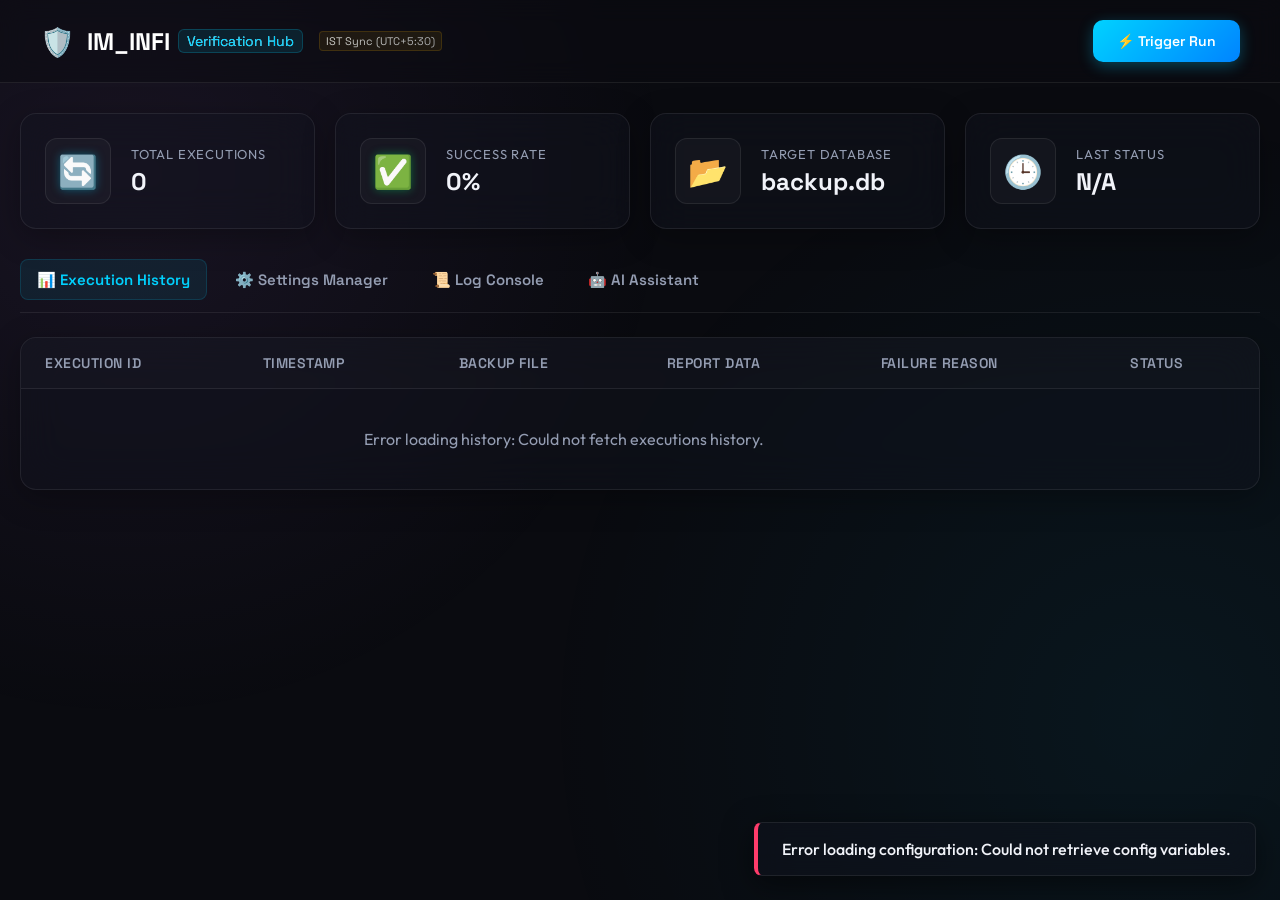
==== index.html @ bd5e0234 "Initialize database verification pipeline with Gemini AI Assistant integration" ====
<!DOCTYPE html>
<html lang="en">
<head>
    <meta charset="UTF-8">
    <meta name="viewport" content="width=device-width, initial-scale=1.0">
    <title>IM_INFI - Backup Verification Simulator</title>
    <meta name="description" content="Production-style database backup verification monitoring dashboard.">
    <!-- Google Fonts -->
    <link rel="preconnect" href="https://fonts.googleapis.com">
    <link rel="preconnect" href="https://fonts.gstatic.com" crossorigin>
    <link href="https://fonts.googleapis.com/css2?family=Outfit:wght@300;400;600;800&family=Space+Grotesk:wght@400;700&display=swap" rel="stylesheet">
    <!-- Custom Stylesheet -->
    <link rel="stylesheet" href="dashboard.css">
</head>
<body>
    <div class="glass-bg"></div>

    <header class="app-header">
        <div class="brand">
            <span class="logo-icon">🛡️</span>
            <h1>IM_INFI <span class="sub-title">Verification Hub</span> <span class="timezone-badge" style="font-size: 11px; font-weight: normal; color: var(--accent-amber); background: rgba(255, 183, 3, 0.08); padding: 2px 6px; border-radius: 4px; border: 1px solid rgba(255, 183, 3, 0.15); margin-left: 8px;">IST Sync (UTC+5:30)</span></h1>
        </div>
        <div class="header-actions">
            <button id="trigger-run-btn" class="btn btn-primary btn-glow">
                <span class="spinner" id="btn-spinner"></span>
                <span class="btn-text">⚡ Trigger Run</span>
            </button>
        </div>
    </header>

    <main class="app-layout">
        <!-- Stats Summary Section -->
        <section class="stats-grid" id="stats-section">
            <div class="stat-card glass-card">
                <span class="stat-icon text-cyan">🔄</span>
                <div class="stat-info">
                    <span class="stat-label">Total Executions</span>
                    <h3 id="stat-total-runs">0</h3>
                </div>
            </div>
            <div class="stat-card glass-card">
                <span class="stat-icon text-emerald">✅</span>
                <div class="stat-info">
                    <span class="stat-label">Success Rate</span>
                    <h3 id="stat-success-rate">0%</h3>
                </div>
            </div>
            <div class="stat-card glass-card">
                <span class="stat-icon text-purple">📂</span>
                <div class="stat-info">
                    <span class="stat-label">Target Database</span>
                    <h3 id="stat-target-db">backup.db</h3>
                </div>
            </div>
            <div class="stat-card glass-card">
                <span class="stat-icon text-amber">🕒</span>
                <div class="stat-info">
                    <span class="stat-label">Last Status</span>
                    <h3 id="stat-last-status">N/A</h3>
                </div>
            </div>
        </section>

        <!-- Navigation Tabs -->
        <nav class="nav-tabs" id="main-navigation">
            <button class="tab-link active" data-tab="runs-tab" id="nav-runs-tab">📊 Execution History</button>
            <button class="tab-link" data-tab="config-tab" id="nav-config-tab">⚙️ Settings Manager</button>
            <button class="tab-link" data-tab="logs-tab" id="nav-logs-tab">📜 Log Console</button>
            <button class="tab-link" data-tab="ai-tab" id="nav-ai-tab">🤖 AI Assistant</button>
        </nav>

        <!-- Tab Content Areas -->
        <section class="tab-contents">
            
            <!-- Tab 1: Execution Runs History -->
            <div class="tab-panel active" id="runs-tab">
                <div class="glass-card table-container">
                    <table class="data-table" id="runs-table">
                        <thead>
                            <tr>
                                <th>Execution ID</th>
                                <th>Timestamp</th>
                                <th>Backup File</th>
                                <th>Report Data</th>
                                <th>Failure Reason</th>
                                <th>Status</th>
                            </tr>
                        </thead>
                        <tbody id="runs-table-body">
                            <tr>
                                <td colspan="6" class="loading-state">Fetching verification runs...</td>
                            </tr>
                        </tbody>
                    </table>
                </div>
            </div>

            <!-- Tab 2: Settings Configuration Editor -->
            <div class="tab-panel" id="config-tab">
                <div class="glass-card config-container">
                    <h2>Configuration Settings</h2>
                    <p class="section-desc">Manage paths, scheduler interval parameters, retry configurations, and dispatch details.</p>
                    <form id="config-form" class="config-form">
                        <div class="form-grid">
                            <div class="form-group">
                                <label for="input-db-path">Database Source Path</label>
                                <input type="text" id="input-db-path" name="database_path" required>
                            </div>
                            <div class="form-group">
                                <label for="input-backup-dir">Backup Storage Directory</label>
                                <input type="text" id="input-backup-dir" name="backup_directory" required>
                            </div>
                            <div class="form-group">
                                <label for="input-sandbox-dir">Isolated Sandbox Directory</label>
                                <input type="text" id="input-sandbox-dir" name="sandbox_directory" required>
                            </div>
                            <div class="form-group">
                                <label for="input-report-dir">Reports Output Folder</label>
                                <input type="text" id="input-report-dir" name="report_directory" required>
                            </div>
                            <div class="form-group">
                                <label for="input-retention">Backup Retention (Days)</label>
                                <input type="number" id="input-retention" name="retention_days" required>
                            </div>
                            <div class="form-group">
                                <label for="select-scheduler-mode">Scheduler Mode</label>
                                <select id="select-scheduler-mode" name="scheduler_mode">
                                    <option value="manual">Manual (Disabled)</option>
                                    <option value="daily">Daily Run</option>
                                    <option value="hourly">Hourly Run</option>
                                    <option value="every_n_minutes">Every N Minutes</option>
                                </select>
                            </div>
                            <div class="form-group">
                                <label for="input-retry-count">Retry Count limit</label>
                                <input type="number" id="input-retry-count" name="retry_count" required>
                            </div>
                            <div class="form-group">
                                <label for="input-retry-delay">Retry Wait Delay (Seconds)</label>
                                <input type="number" id="input-retry-delay" name="retry_delay_seconds" required>
                            </div>
                        </div>

                        <div class="form-section-title">GitHub Notifier Integration</div>
                        <div class="form-grid">
                            <div class="form-group col-checkbox">
                                <input type="checkbox" id="check-github-enable" name="github_enabled">
                                <label for="check-github-enable" class="label-inline">Enable Failure Issues Creation</label>
                            </div>
                            <div class="form-group">
                                <label for="input-github-token">GitHub Personal Token</label>
                                <input type="password" id="input-github-token" name="github_token">
                            </div>
                            <div class="form-group">
                                <label for="input-github-owner">Repository Owner (Username)</label>
                                <input type="text" id="input-github-owner" name="repository_owner">
                            </div>
                            <div class="form-group">
                                <label for="input-github-repo">Repository Name</label>
                                <input type="text" id="input-github-repo" name="repository_name">
                            </div>
                        </div>

                        <div class="form-section-title">Gmail SMTP Alert Notifier</div>
                        <div class="form-grid">
                            <div class="form-group col-checkbox">
                                <input type="checkbox" id="check-gmail-enable" name="gmail_enabled">
                                <label for="check-gmail-enable" class="label-inline">Enable Email Reports Dispatch</label>
                            </div>
                            <div class="form-group">
                                <label for="input-gmail-sender">Sender Email Address</label>
                                <input type="email" id="input-gmail-sender" name="sender_email">
                            </div>
                            <div class="form-group">
                                <label for="input-gmail-password">Google App Password</label>
                                <input type="password" id="input-gmail-password" name="sender_password">
                            </div>
                            <div class="form-group">
                                <label for="input-gmail-receiver">Receiver Email Address</label>
                                <input type="email" id="input-gmail-receiver" name="receiver_email">
                            </div>
                        </div>

                        <div class="form-actions">
                            <button type="submit" id="save-config-btn" class="btn btn-secondary">💾 Save Configurations</button>
                        </div>
                    </form>
                </div>
            </div>

            <!-- Tab 3: System Log Stream Viewer -->
            <div class="tab-panel" id="logs-tab">
                <div class="glass-card logs-container">
                    <div class="logs-header">
                        <h2>System Verification Logs</h2>
                        <button id="clear-logs-view-btn" class="btn btn-clear">Clear View</button>
                    </div>
                    <pre class="log-console" id="log-console-output">Loading console activity feed...</pre>
                </div>
            </div>

            <!-- Tab 4: AI Rectification Assistant -->
            <div class="tab-panel" id="ai-tab">
                <div class="glass-card ai-container" style="display: flex; flex-direction: column; height: 600px; gap: 20px;">
                    <div class="ai-header" style="display: flex; justify-content: space-between; align-items: center;">
                        <h2>AI Rectification Assistant</h2>
                        <span class="badge badge-pass" id="ai-status-indicator">Connected</span>
                    </div>
                    
                    <div class="ai-error-context glass-card" style="padding: 14px 20px; background: rgba(255, 60, 107, 0.05); border-color: rgba(255, 60, 107, 0.15);">
                        <span style="font-size: 12px; color: var(--text-secondary); text-transform: uppercase;">Active Error Context:</span>
                        <div id="ai-active-error" style="font-family: monospace; font-size: 13px; margin-top: 6px; color: var(--accent-ruby); max-height: 80px; overflow-y: auto;">No active validation error detected.</div>
                    </div>
                    
                    <div class="ai-quick-actions" style="display: flex; gap: 10px; flex-wrap: wrap;">
                        <button class="btn btn-secondary btn-clear" id="ai-suggest-explain" style="padding: 6px 12px; font-size: 12px;">🔍 Explain Last Error</button>
                        <button class="btn btn-secondary btn-clear" id="ai-suggest-checksum" style="padding: 6px 12px; font-size: 12px;">🔑 How to fix Checksums?</button>
                        <button class="btn btn-secondary btn-clear" id="ai-suggest-counts" style="padding: 6px 12px; font-size: 12px;">📊 How to fix Row Counts?</button>
                    </div>
                    
                    <div class="ai-chat-log" id="ai-chat-feed" style="flex-grow: 1; overflow-y: auto; background: rgba(5, 5, 8, 0.6); padding: 20px; border-radius: 12px; border: 1px solid var(--border-color); display: flex; flex-direction: column; gap: 16px;">
                        <div class="ai-msg bot" style="background: rgba(255, 255, 255, 0.03); padding: 12px 16px; border-radius: 12px 12px 12px 0; border: 1px solid var(--border-color); max-width: 85%; align-self: flex-start; line-height: 1.5;">
                            <strong>🤖 System Assistant:</strong> Hello! I am your AI Database Expert. Ask me anything about verification failures, SQLite database locks, integrity checks, or dynamic validation rules.
                        </div>
                    </div>
                    
                    <form id="ai-query-form" style="display: flex; gap: 12px;">
                        <input type="text" id="ai-query-input" placeholder="Type your question about database errors and fixes..." style="flex-grow: 1; background: rgba(255, 255, 255, 0.04); border: 1px solid var(--border-color); border-radius: 10px; padding: 14px; color: var(--text-primary); font-family: var(--font-body); font-size: 14px; outline: none;" required>
                        <button type="submit" class="btn btn-primary" id="ai-send-btn">Send ➡️</button>
                    </form>
                </div>
            </div>

        </section>
    </main>

    <!-- Run Modal Dialog -->
    <div class="modal-overlay" id="report-modal">
        <div class="modal-card glass-card">
            <div class="modal-header">
                <h2>Execution Run Summary</h2>
                <button class="modal-close-btn" id="close-modal-btn">&times;</button>
            </div>
            <div class="modal-body" id="modal-report-content">
                <!-- Injected via javascript -->
            </div>
        </div>
    </div>

    <!-- Toast alerts -->
    <div class="toast" id="toast-notification">Notification message</div>

    <!-- Script Entry -->
    <script src="dashboard.js"></script>
</body>
</html>
---- dashboard.css ----
/* Global Styles & Variables */
:root {
    --bg-dark: #0a0b10;
    --card-bg: rgba(18, 20, 32, 0.45);
    --border-color: rgba(255, 255, 255, 0.08);
    --border-hover: rgba(255, 255, 255, 0.15);
    --text-primary: #f1f3f9;
    --text-secondary: #949db2;
    
    /* Neon Accents */
    --accent-blue: #00d2ff;
    --accent-blue-glow: rgba(0, 210, 255, 0.35);
    --accent-emerald: #00f076;
    --accent-emerald-glow: rgba(0, 240, 118, 0.35);
    --accent-ruby: #ff3c6b;
    --accent-ruby-glow: rgba(255, 60, 107, 0.35);
    --accent-amber: #ffb703;
    --accent-purple: #c77dff;
    
    --font-heading: 'Space Grotesk', sans-serif;
    --font-body: 'Outfit', sans-serif;
}

* {
    box-sizing: border-box;
    margin: 0;
    padding: 0;
}

body {
    background-color: var(--bg-dark);
    color: var(--text-primary);
    font-family: var(--font-body);
    min-height: 100vh;
    overflow-x: hidden;
    position: relative;
    padding-bottom: 40px;
}

/* Background animated glow layers */
.glass-bg {
    position: fixed;
    top: 0;
    left: 0;
    width: 100vw;
    height: 100vh;
    z-index: -1;
    background: radial-gradient(circle at 10% 20%, rgba(199, 125, 255, 0.08) 0%, transparent 40%),
                radial-gradient(circle at 90% 80%, rgba(0, 210, 255, 0.06) 0%, transparent 45%);
    background-size: cover;
}

/* Header Component */
.app-header {
    display: flex;
    justify-content: space-between;
    align-items: center;
    padding: 20px 40px;
    background: rgba(10, 11, 16, 0.5);
    backdrop-filter: blur(12px);
    -webkit-backdrop-filter: blur(12px);
    border-bottom: 1px solid var(--border-color);
    position: sticky;
    top: 0;
    z-index: 100;
}

.brand {
    display: flex;
    align-items: center;
    gap: 12px;
}

.logo-icon {
    font-size: 28px;
}

.brand h1 {
    font-family: var(--font-heading);
    font-size: 24px;
    font-weight: 700;
    background: linear-gradient(135deg, #fff 30%, var(--text-secondary));
    -webkit-background-clip: text;
    -webkit-text-fill-color: transparent;
    display: flex;
    align-items: center;
    gap: 8px;
}

.brand .sub-title {
    font-size: 14px;
    font-weight: 400;
    color: var(--accent-blue);
    background: rgba(0, 210, 255, 0.1);
    padding: 2px 8px;
    border-radius: 6px;
    border: 1px solid rgba(0, 210, 255, 0.2);
    -webkit-text-fill-color: initial;
}

/* Main Layout Grid */
.app-layout {
    max-width: 1400px;
    margin: 30px auto;
    padding: 0 20px;
}

/* Glassmorphism Cards */
.glass-card {
    background: var(--card-bg);
    backdrop-filter: blur(20px);
    -webkit-backdrop-filter: blur(20px);
    border: 1px solid var(--border-color);
    border-radius: 16px;
    padding: 24px;
    transition: all 0.3s cubic-bezier(0.25, 0.8, 0.25, 1);
    box-shadow: 0 8px 32px 0 rgba(0, 0, 0, 0.3);
}

.glass-card:hover {
    border-color: var(--border-hover);
    box-shadow: 0 12px 40px 0 rgba(0, 0, 0, 0.4);
}

/* Statistics Grid */
.stats-grid {
    display: grid;
    grid-template-columns: repeat(auto-fit, minmax(260px, 1fr));
    gap: 20px;
    margin-bottom: 30px;
}

.stat-card {
    display: flex;
    align-items: center;
    gap: 20px;
}

.stat-icon {
    font-size: 32px;
    background: rgba(255, 255, 255, 0.03);
    padding: 12px;
    border-radius: 12px;
    border: 1px solid var(--border-color);
}

.stat-info {
    display: flex;
    flex-direction: column;
}

.stat-label {
    font-size: 13px;
    color: var(--text-secondary);
    text-transform: uppercase;
    letter-spacing: 0.8px;
    margin-bottom: 4px;
}

.stat-info h3 {
    font-family: var(--font-heading);
    font-size: 24px;
    font-weight: 700;
}

/* Color Classes */
.text-cyan { color: var(--accent-blue); text-shadow: 0 0 10px var(--accent-blue-glow); }
.text-emerald { color: var(--accent-emerald); text-shadow: 0 0 10px var(--accent-emerald-glow); }
.text-purple { color: var(--accent-purple); }
.text-amber { color: var(--accent-amber); }

/* Navigation Tabs */
.nav-tabs {
    display: flex;
    gap: 12px;
    margin-bottom: 24px;
    border-bottom: 1px solid var(--border-color);
    padding-bottom: 12px;
}

.tab-link {
    background: transparent;
    border: none;
    color: var(--text-secondary);
    font-family: var(--font-heading);
    font-size: 15px;
    font-weight: 600;
    padding: 10px 16px;
    cursor: pointer;
    border-radius: 8px;
    transition: all 0.2s ease;
}

.tab-link:hover {
    color: var(--text-primary);
    background: rgba(255, 255, 255, 0.04);
}

.tab-link.active {
    color: var(--accent-blue);
    background: rgba(0, 210, 255, 0.08);
    border: 1px solid rgba(0, 210, 255, 0.15);
}

/* Tab Panels */
.tab-panel {
    display: none;
    animation: fadeIn 0.4s ease forwards;
}

.tab-panel.active {
    display: block;
}

@keyframes fadeIn {
    from { opacity: 0; transform: translateY(8px); }
    to { opacity: 1; transform: translateY(0); }
}

/* Execution History Table */
.table-container {
    overflow-x: auto;
    padding: 0;
}

.data-table {
    width: 100%;
    border-collapse: collapse;
    text-align: left;
}

.data-table th, .data-table td {
    padding: 16px 24px;
    border-bottom: 1px solid var(--border-color);
}

.data-table th {
    font-family: var(--font-heading);
    font-size: 14px;
    color: var(--text-secondary);
    font-weight: 600;
    text-transform: uppercase;
    letter-spacing: 0.5px;
    background: rgba(255, 255, 255, 0.01);
}

.data-table tbody tr {
    transition: background 0.2s ease;
    cursor: pointer;
}

.data-table tbody tr:hover {
    background: rgba(255, 255, 255, 0.02);
}

.data-table tbody tr:last-child td {
    border-bottom: none;
}

.loading-state {
    text-align: center;
    color: var(--text-secondary);
    padding: 40px !important;
}

/* Status Badges */
.badge {
    display: inline-flex;
    align-items: center;
    padding: 4px 10px;
    border-radius: 100px;
    font-size: 12px;
    font-weight: 600;
    text-transform: uppercase;
    letter-spacing: 0.5px;
}

.badge-pass {
    background: rgba(0, 240, 118, 0.1);
    color: var(--accent-emerald);
    border: 1px solid rgba(0, 240, 118, 0.25);
    box-shadow: 0 0 10px rgba(0, 240, 118, 0.05);
}

.badge-fail {
    background: rgba(255, 60, 107, 0.1);
    color: var(--accent-ruby);
    border: 1px solid rgba(255, 60, 107, 0.25);
    box-shadow: 0 0 10px rgba(255, 60, 107, 0.05);
}

/* Log Console Panel */
.logs-container {
    display: flex;
    flex-direction: column;
    height: 600px;
}

.logs-header {
    display: flex;
    justify-content: space-between;
    align-items: center;
    margin-bottom: 16px;
}

.log-console {
    background: rgba(5, 5, 8, 0.85);
    font-family: 'Courier New', Courier, monospace;
    font-size: 13px;
    color: #4df;
    padding: 20px;
    border-radius: 10px;
    overflow-y: auto;
    flex-grow: 1;
    border: 1px solid rgba(0, 210, 255, 0.15);
    line-height: 1.5;
}

/* Settings Form Grid Layout */
.config-container h2 {
    font-family: var(--font-heading);
    font-size: 20px;
    margin-bottom: 6px;
}

.section-desc {
    color: var(--text-secondary);
    font-size: 14px;
    margin-bottom: 24px;
}

.form-section-title {
    font-family: var(--font-heading);
    font-size: 16px;
    font-weight: 700;
    color: var(--accent-blue);
    margin: 30px 0 16px 0;
    border-left: 3px solid var(--accent-blue);
    padding-left: 10px;
}

.form-grid {
    display: grid;
    grid-template-columns: repeat(auto-fit, minmax(280px, 1fr));
    gap: 20px;
}

.form-group {
    display: flex;
    flex-direction: column;
    gap: 8px;
}

.form-group label {
    font-size: 13px;
    color: var(--text-secondary);
    font-weight: 500;
}

.form-group input[type="text"],
.form-group input[type="number"],
.form-group input[type="email"],
.form-group input[type="password"],
.form-group select {
    background: rgba(255, 255, 255, 0.04);
    border: 1px solid var(--border-color);
    border-radius: 8px;
    padding: 12px;
    color: var(--text-primary);
    font-family: var(--font-body);
    font-size: 14px;
    outline: none;
    transition: all 0.2s ease;
}

.form-group input:focus, .form-group select:focus {
    border-color: var(--accent-blue);
    box-shadow: 0 0 10px var(--accent-blue-glow);
}

.col-checkbox {
    grid-column: 1 / -1;
    flex-direction: row;
    align-items: center;
    gap: 12px;
    margin-top: 8px;
}

.col-checkbox input[type="checkbox"] {
    width: 18px;
    height: 18px;
    accent-color: var(--accent-blue);
    cursor: pointer;
}

.label-inline {
    margin-bottom: 0;
    cursor: pointer;
}

.form-actions {
    margin-top: 36px;
    display: flex;
    justify-content: flex-end;
}

/* Button UI system */
.btn {
    display: inline-flex;
    align-items: center;
    justify-content: center;
    gap: 8px;
    padding: 12px 24px;
    border-radius: 10px;
    font-family: var(--font-heading);
    font-size: 14px;
    font-weight: 600;
    cursor: pointer;
    border: none;
    transition: all 0.2s cubic-bezier(0.25, 0.8, 0.25, 1);
}

.btn-primary {
    background: linear-gradient(135deg, var(--accent-blue), #0084ff);
    color: #fff;
    box-shadow: 0 4px 15px rgba(0, 210, 255, 0.3);
}

.btn-primary:hover {
    transform: translateY(-2px);
    box-shadow: 0 6px 20px rgba(0, 210, 255, 0.5);
}

.btn-secondary {
    background: rgba(255, 255, 255, 0.05);
    color: var(--text-primary);
    border: 1px solid var(--border-color);
}

.btn-secondary:hover {
    background: rgba(255, 255, 255, 0.1);
    border-color: var(--border-hover);
}

.btn-clear {
    background: transparent;
    color: var(--text-secondary);
    border: 1px solid var(--border-color);
    padding: 6px 12px;
    font-size: 12px;
}

.btn-clear:hover {
    color: var(--text-primary);
    border-color: var(--border-hover);
}

/* Spinning Loader Component */
.spinner {
    display: none;
    width: 16px;
    height: 16px;
    border: 2px solid rgba(255, 255, 255, 0.3);
    border-radius: 50%;
    border-top-color: #fff;
    animation: spin 0.8s linear infinite;
}

@keyframes spin {
    to { transform: rotate(360deg); }
}

/* Modal Dialog Overlay overlay */
.modal-overlay {
    position: fixed;
    top: 0;
    left: 0;
    width: 100vw;
    height: 100vh;
    background: rgba(5, 5, 8, 0.7);
    backdrop-filter: blur(8px);
    -webkit-backdrop-filter: blur(8px);
    display: none;
    justify-content: center;
    align-items: center;
    z-index: 200;
}

.modal-overlay.active {
    display: flex;
}

.modal-card {
    width: 100%;
    max-width: 680px;
    border-radius: 20px;
    position: relative;
    animation: modalSlide 0.3s cubic-bezier(0.25, 0.8, 0.25, 1) forwards;
}

@keyframes modalSlide {
    from { opacity: 0; transform: scale(0.9) translateY(20px); }
    to { opacity: 1; transform: scale(1) translateY(0); }
}

.modal-header {
    display: flex;
    justify-content: space-between;
    align-items: center;
    margin-bottom: 20px;
    border-bottom: 1px solid var(--border-color);
    padding-bottom: 14px;
}

.modal-header h2 {
    font-family: var(--font-heading);
    font-size: 20px;
    color: var(--text-primary);
}

.modal-close-btn {
    background: transparent;
    border: none;
    color: var(--text-secondary);
    font-size: 24px;
    cursor: pointer;
    line-height: 1;
}

.modal-close-btn:hover {
    color: var(--text-primary);
}

.modal-body {
    max-height: 500px;
    overflow-y: auto;
}

/* Details Verification Output Cards */
.results-modal-grid {
    display: flex;
    flex-direction: column;
    gap: 16px;
}

.results-modal-row {
    display: flex;
    justify-content: space-between;
    align-items: center;
    padding: 12px 18px;
    border-radius: 8px;
    background: rgba(255, 255, 255, 0.02);
    border: 1px solid var(--border-color);
}

.results-modal-label {
    font-weight: 500;
    color: var(--text-primary);
}

/* Toast alert popups */
.toast {
    position: fixed;
    bottom: 24px;
    right: 24px;
    background: var(--card-bg);
    border: 1px solid var(--border-color);
    border-left: 4px solid var(--accent-blue);
    border-radius: 8px;
    padding: 16px 24px;
    color: var(--text-primary);
    font-weight: 500;
    z-index: 1000;
    transform: translateY(120%);
    opacity: 0;
    transition: all 0.3s cubic-bezier(0.25, 0.8, 0.25, 1);
    box-shadow: 0 8px 30px rgba(0, 0, 0, 0.5);
    backdrop-filter: blur(12px);
    -webkit-backdrop-filter: blur(12px);
}

.toast.active {
    transform: translateY(0);
    opacity: 1;
}

.toast.error {
    border-left-color: var(--accent-ruby);
}

.toast.success {
    border-left-color: var(--accent-emerald);
}

/* Responsive queries */
@media(max-width: 768px) {
    .app-header {
        padding: 16px 20px;
    }
    .form-grid {
        grid-template-columns: 1fr;
    }
    .stats-grid {
        grid-template-columns: 1fr;
    }
}
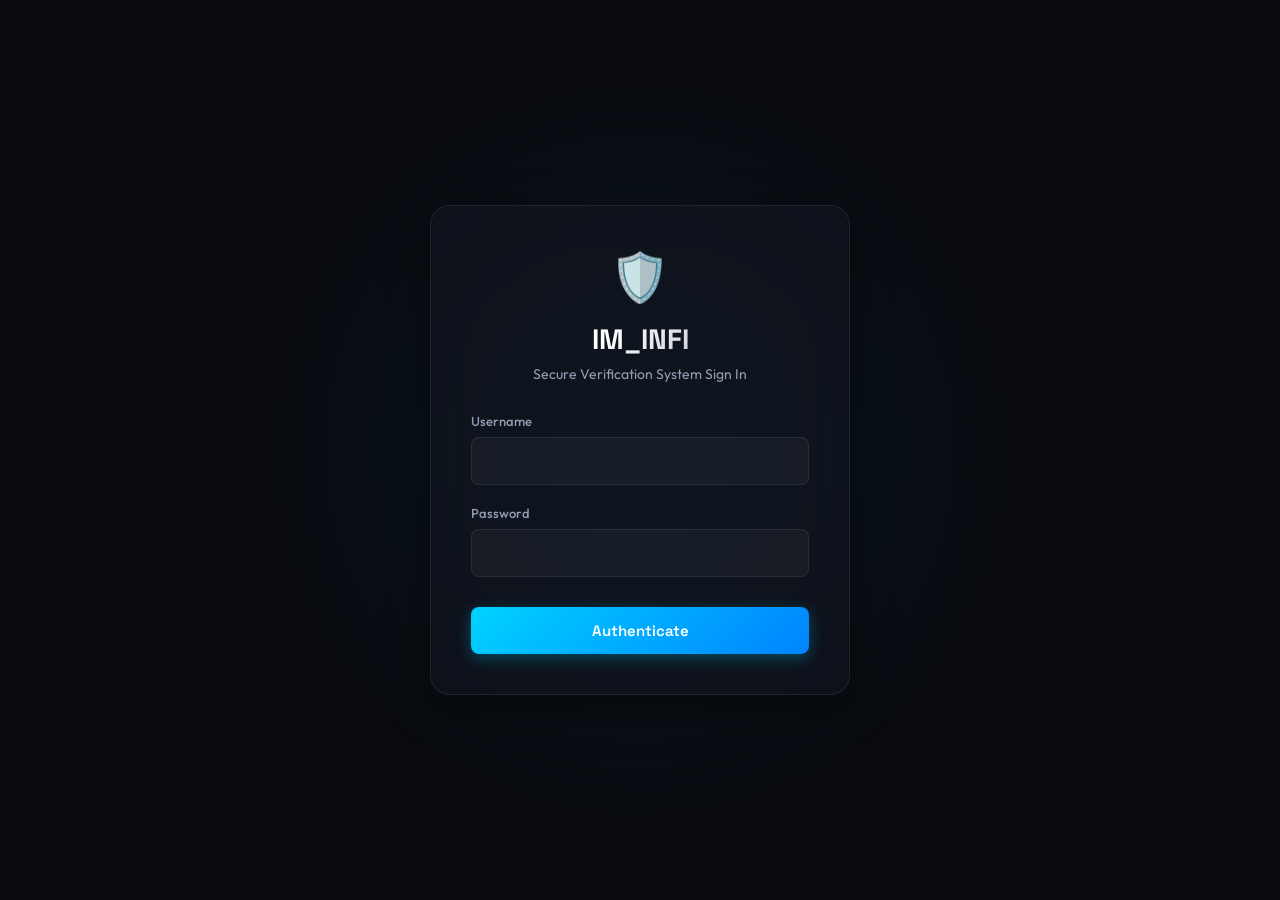
==== commit 3eecfbf1: "Implement authentication system with login interface and dashboard rerouting" ====
--- a/index.html
+++ b/index.html
@@ -3,254 +3,189 @@
 <head>
     <meta charset="UTF-8">
     <meta name="viewport" content="width=device-width, initial-scale=1.0">
-    <title>IM_INFI - Backup Verification Simulator</title>
-    <meta name="description" content="Production-style database backup verification monitoring dashboard.">
+    <title>IM_INFI - Verification Login</title>
     <!-- Google Fonts -->
     <link rel="preconnect" href="https://fonts.googleapis.com">
     <link rel="preconnect" href="https://fonts.gstatic.com" crossorigin>
     <link href="https://fonts.googleapis.com/css2?family=Outfit:wght@300;400;600;800&family=Space+Grotesk:wght@400;700&display=swap" rel="stylesheet">
-    <!-- Custom Stylesheet -->
-    <link rel="stylesheet" href="dashboard.css">
+    <style>
+        :root {
+            --bg-dark: #0a0b10;
+            --card-bg: rgba(18, 20, 32, 0.65);
+            --border-color: rgba(255, 255, 255, 0.08);
+            --text-primary: #f1f3f9;
+            --text-secondary: #949db2;
+            --accent-blue: #00d2ff;
+            --accent-blue-glow: rgba(0, 210, 255, 0.35);
+            --accent-ruby: #ff3c6b;
+            --font-heading: 'Space Grotesk', sans-serif;
+            --font-body: 'Outfit', sans-serif;
+        }
+        * {
+            box-sizing: border-box;
+            margin: 0;
+            padding: 0;
+        }
+        body {
+            background-color: var(--bg-dark);
+            color: var(--text-primary);
+            font-family: var(--font-body);
+            min-height: 100vh;
+            display: flex;
+            align-items: center;
+            justify-content: center;
+            overflow: hidden;
+            position: relative;
+        }
+        .glass-bg {
+            position: fixed;
+            top: 0;
+            left: 0;
+            width: 100vw;
+            height: 100vh;
+            z-index: -1;
+            background: radial-gradient(circle at 50% 50%, rgba(0, 210, 255, 0.08) 0%, transparent 50%);
+            background-size: cover;
+        }
+        .login-card {
+            background: var(--card-bg);
+            backdrop-filter: blur(20px);
+            -webkit-backdrop-filter: blur(20px);
+            border: 1px solid var(--border-color);
+            border-radius: 20px;
+            padding: 40px;
+            width: 100%;
+            max-width: 420px;
+            box-shadow: 0 12px 40px 0 rgba(0, 0, 0, 0.5);
+            text-align: center;
+            animation: slideUp 0.5s ease-out forwards;
+        }
+        @keyframes slideUp {
+            from { opacity: 0; transform: translateY(30px); }
+            to { opacity: 1; transform: translateY(0); }
+        }
+        .logo-icon {
+            font-size: 48px;
+            margin-bottom: 15px;
+            display: inline-block;
+        }
+        h2 {
+            font-family: var(--font-heading);
+            font-size: 28px;
+            margin-bottom: 8px;
+            font-weight: 700;
+            background: linear-gradient(135deg, #fff 40%, var(--text-secondary));
+            -webkit-background-clip: text;
+            -webkit-text-fill-color: transparent;
+        }
+        .subtitle {
+            font-size: 14px;
+            color: var(--text-secondary);
+            margin-bottom: 30px;
+        }
+        .form-group {
+            text-align: left;
+            margin-bottom: 20px;
+            display: flex;
+            flex-direction: column;
+            gap: 8px;
+        }
+        label {
+            font-size: 13px;
+            color: var(--text-secondary);
+            font-weight: 500;
+        }
+        input {
+            width: 100%;
+            background: rgba(255, 255, 255, 0.04);
+            border: 1px solid var(--border-color);
+            border-radius: 8px;
+            padding: 14px;
+            color: var(--text-primary);
+            font-family: var(--font-body);
+            font-size: 14px;
+            outline: none;
+            transition: all 0.2s ease;
+        }
+        input:focus {
+            border-color: var(--accent-blue);
+            box-shadow: 0 0 10px var(--accent-blue-glow);
+        }
+        .btn {
+            width: 100%;
+            padding: 14px;
+            border-radius: 8px;
+            font-family: var(--font-heading);
+            font-size: 15px;
+            font-weight: 600;
+            cursor: pointer;
+            border: none;
+            background: linear-gradient(135deg, var(--accent-blue), #0084ff);
+            color: #fff;
+            box-shadow: 0 4px 15px rgba(0, 210, 255, 0.3);
+            transition: all 0.2s ease;
+            margin-top: 10px;
+        }
+        .btn:hover {
+            transform: translateY(-2px);
+            box-shadow: 0 6px 20px rgba(0, 210, 255, 0.5);
+        }
+        .error-message {
+            color: var(--accent-ruby);
+            font-size: 13px;
+            margin-bottom: 15px;
+            display: none;
+        }
+    </style>
 </head>
 <body>
     <div class="glass-bg"></div>
-
-    <header class="app-header">
-        <div class="brand">
-            <span class="logo-icon">🛡️</span>
-            <h1>IM_INFI <span class="sub-title">Verification Hub</span> <span class="timezone-badge" style="font-size: 11px; font-weight: normal; color: var(--accent-amber); background: rgba(255, 183, 3, 0.08); padding: 2px 6px; border-radius: 4px; border: 1px solid rgba(255, 183, 3, 0.15); margin-left: 8px;">IST Sync (UTC+5:30)</span></h1>
-        </div>
-        <div class="header-actions">
-            <button id="trigger-run-btn" class="btn btn-primary btn-glow">
-                <span class="spinner" id="btn-spinner"></span>
-                <span class="btn-text">⚡ Trigger Run</span>
-            </button>
-        </div>
-    </header>
-
-    <main class="app-layout">
-        <!-- Stats Summary Section -->
-        <section class="stats-grid" id="stats-section">
-            <div class="stat-card glass-card">
-                <span class="stat-icon text-cyan">🔄</span>
-                <div class="stat-info">
-                    <span class="stat-label">Total Executions</span>
-                    <h3 id="stat-total-runs">0</h3>
-                </div>
+    <div class="login-card">
+        <span class="logo-icon">🛡️</span>
+        <h2>IM_INFI</h2>
+        <div class="subtitle">Secure Verification System Sign In</div>
+        <div class="error-message" id="error-box">Invalid username or password.</div>
+        <form id="login-form">
+            <div class="form-group">
+                <label for="username">Username</label>
+                <input type="text" id="username" required autocomplete="username">
             </div>
-            <div class="stat-card glass-card">
-                <span class="stat-icon text-emerald">✅</span>
-                <div class="stat-info">
-                    <span class="stat-label">Success Rate</span>
-                    <h3 id="stat-success-rate">0%</h3>
-                </div>
+            <div class="form-group">
+                <label for="password">Password</label>
+                <input type="password" id="password" required autocomplete="current-password">
             </div>
-            <div class="stat-card glass-card">
-                <span class="stat-icon text-purple">📂</span>
-                <div class="stat-info">
-                    <span class="stat-label">Target Database</span>
-                    <h3 id="stat-target-db">backup.db</h3>
-                </div>
-            </div>
-            <div class="stat-card glass-card">
-                <span class="stat-icon text-amber">🕒</span>
-                <div class="stat-info">
-                    <span class="stat-label">Last Status</span>
-                    <h3 id="stat-last-status">N/A</h3>
-                </div>
-            </div>
-        </section>
-
-        <!-- Navigation Tabs -->
-        <nav class="nav-tabs" id="main-navigation">
-            <button class="tab-link active" data-tab="runs-tab" id="nav-runs-tab">📊 Execution History</button>
-            <button class="tab-link" data-tab="config-tab" id="nav-config-tab">⚙️ Settings Manager</button>
-            <button class="tab-link" data-tab="logs-tab" id="nav-logs-tab">📜 Log Console</button>
-            <button class="tab-link" data-tab="ai-tab" id="nav-ai-tab">🤖 AI Assistant</button>
-        </nav>
-
-        <!-- Tab Content Areas -->
-        <section class="tab-contents">
-            
-            <!-- Tab 1: Execution Runs History -->
-            <div class="tab-panel active" id="runs-tab">
-                <div class="glass-card table-container">
-                    <table class="data-table" id="runs-table">
-                        <thead>
-                            <tr>
-                                <th>Execution ID</th>
-                                <th>Timestamp</th>
-                                <th>Backup File</th>
-                                <th>Report Data</th>
-                                <th>Failure Reason</th>
-                                <th>Status</th>
-                            </tr>
-                        </thead>
-                        <tbody id="runs-table-body">
-                            <tr>
-                                <td colspan="6" class="loading-state">Fetching verification runs...</td>
-                            </tr>
-                        </tbody>
-                    </table>
-                </div>
-            </div>
-
-            <!-- Tab 2: Settings Configuration Editor -->
-            <div class="tab-panel" id="config-tab">
-                <div class="glass-card config-container">
-                    <h2>Configuration Settings</h2>
-                    <p class="section-desc">Manage paths, scheduler interval parameters, retry configurations, and dispatch details.</p>
-                    <form id="config-form" class="config-form">
-                        <div class="form-grid">
-                            <div class="form-group">
-                                <label for="input-db-path">Database Source Path</label>
-                                <input type="text" id="input-db-path" name="database_path" required>
-                            </div>
-                            <div class="form-group">
-                                <label for="input-backup-dir">Backup Storage Directory</label>
-                                <input type="text" id="input-backup-dir" name="backup_directory" required>
-                            </div>
-                            <div class="form-group">
-                                <label for="input-sandbox-dir">Isolated Sandbox Directory</label>
-                                <input type="text" id="input-sandbox-dir" name="sandbox_directory" required>
-                            </div>
-                            <div class="form-group">
-                                <label for="input-report-dir">Reports Output Folder</label>
-                                <input type="text" id="input-report-dir" name="report_directory" required>
-                            </div>
-                            <div class="form-group">
-                                <label for="input-retention">Backup Retention (Days)</label>
-                                <input type="number" id="input-retention" name="retention_days" required>
-                            </div>
-                            <div class="form-group">
-                                <label for="select-scheduler-mode">Scheduler Mode</label>
-                                <select id="select-scheduler-mode" name="scheduler_mode">
-                                    <option value="manual">Manual (Disabled)</option>
-                                    <option value="daily">Daily Run</option>
-                                    <option value="hourly">Hourly Run</option>
-                                    <option value="every_n_minutes">Every N Minutes</option>
-                                </select>
-                            </div>
-                            <div class="form-group">
-                                <label for="input-retry-count">Retry Count limit</label>
-                                <input type="number" id="input-retry-count" name="retry_count" required>
-                            </div>
-                            <div class="form-group">
-                                <label for="input-retry-delay">Retry Wait Delay (Seconds)</label>
-                                <input type="number" id="input-retry-delay" name="retry_delay_seconds" required>
-                            </div>
-                        </div>
-
-                        <div class="form-section-title">GitHub Notifier Integration</div>
-                        <div class="form-grid">
-                            <div class="form-group col-checkbox">
-                                <input type="checkbox" id="check-github-enable" name="github_enabled">
-                                <label for="check-github-enable" class="label-inline">Enable Failure Issues Creation</label>
-                            </div>
-                            <div class="form-group">
-                                <label for="input-github-token">GitHub Personal Token</label>
-                                <input type="password" id="input-github-token" name="github_token">
-                            </div>
-                            <div class="form-group">
-                                <label for="input-github-owner">Repository Owner (Username)</label>
-                                <input type="text" id="input-github-owner" name="repository_owner">
-                            </div>
-                            <div class="form-group">
-                                <label for="input-github-repo">Repository Name</label>
-                                <input type="text" id="input-github-repo" name="repository_name">
-                            </div>
-                        </div>
-
-                        <div class="form-section-title">Gmail SMTP Alert Notifier</div>
-                        <div class="form-grid">
-                            <div class="form-group col-checkbox">
-                                <input type="checkbox" id="check-gmail-enable" name="gmail_enabled">
-                                <label for="check-gmail-enable" class="label-inline">Enable Email Reports Dispatch</label>
-                            </div>
-                            <div class="form-group">
-                                <label for="input-gmail-sender">Sender Email Address</label>
-                                <input type="email" id="input-gmail-sender" name="sender_email">
-                            </div>
-                            <div class="form-group">
-                                <label for="input-gmail-password">Google App Password</label>
-                                <input type="password" id="input-gmail-password" name="sender_password">
-                            </div>
-                            <div class="form-group">
-                                <label for="input-gmail-receiver">Receiver Email Address</label>
-                                <input type="email" id="input-gmail-receiver" name="receiver_email">
-                            </div>
-                        </div>
-
-                        <div class="form-actions">
-                            <button type="submit" id="save-config-btn" class="btn btn-secondary">💾 Save Configurations</button>
-                        </div>
-                    </form>
-                </div>
-            </div>
-
-            <!-- Tab 3: System Log Stream Viewer -->
-            <div class="tab-panel" id="logs-tab">
-                <div class="glass-card logs-container">
-                    <div class="logs-header">
-                        <h2>System Verification Logs</h2>
-                        <button id="clear-logs-view-btn" class="btn btn-clear">Clear View</button>
-                    </div>
-                    <pre class="log-console" id="log-console-output">Loading console activity feed...</pre>
-                </div>
-            </div>
-
-            <!-- Tab 4: AI Rectification Assistant -->
-            <div class="tab-panel" id="ai-tab">
-                <div class="glass-card ai-container" style="display: flex; flex-direction: column; height: 600px; gap: 20px;">
-                    <div class="ai-header" style="display: flex; justify-content: space-between; align-items: center;">
-                        <h2>AI Rectification Assistant</h2>
-                        <span class="badge badge-pass" id="ai-status-indicator">Connected</span>
-                    </div>
-                    
-                    <div class="ai-error-context glass-card" style="padding: 14px 20px; background: rgba(255, 60, 107, 0.05); border-color: rgba(255, 60, 107, 0.15);">
-                        <span style="font-size: 12px; color: var(--text-secondary); text-transform: uppercase;">Active Error Context:</span>
-                        <div id="ai-active-error" style="font-family: monospace; font-size: 13px; margin-top: 6px; color: var(--accent-ruby); max-height: 80px; overflow-y: auto;">No active validation error detected.</div>
-                    </div>
-                    
-                    <div class="ai-quick-actions" style="display: flex; gap: 10px; flex-wrap: wrap;">
-                        <button class="btn btn-secondary btn-clear" id="ai-suggest-explain" style="padding: 6px 12px; font-size: 12px;">🔍 Explain Last Error</button>
-                        <button class="btn btn-secondary btn-clear" id="ai-suggest-checksum" style="padding: 6px 12px; font-size: 12px;">🔑 How to fix Checksums?</button>
-                        <button class="btn btn-secondary btn-clear" id="ai-suggest-counts" style="padding: 6px 12px; font-size: 12px;">📊 How to fix Row Counts?</button>
-                    </div>
-                    
-                    <div class="ai-chat-log" id="ai-chat-feed" style="flex-grow: 1; overflow-y: auto; background: rgba(5, 5, 8, 0.6); padding: 20px; border-radius: 12px; border: 1px solid var(--border-color); display: flex; flex-direction: column; gap: 16px;">
-                        <div class="ai-msg bot" style="background: rgba(255, 255, 255, 0.03); padding: 12px 16px; border-radius: 12px 12px 12px 0; border: 1px solid var(--border-color); max-width: 85%; align-self: flex-start; line-height: 1.5;">
-                            <strong>🤖 System Assistant:</strong> Hello! I am your AI Database Expert. Ask me anything about verification failures, SQLite database locks, integrity checks, or dynamic validation rules.
-                        </div>
-                    </div>
-                    
-                    <form id="ai-query-form" style="display: flex; gap: 12px;">
-                        <input type="text" id="ai-query-input" placeholder="Type your question about database errors and fixes..." style="flex-grow: 1; background: rgba(255, 255, 255, 0.04); border: 1px solid var(--border-color); border-radius: 10px; padding: 14px; color: var(--text-primary); font-family: var(--font-body); font-size: 14px; outline: none;" required>
-                        <button type="submit" class="btn btn-primary" id="ai-send-btn">Send ➡️</button>
-                    </form>
-                </div>
-            </div>
-
-        </section>
-    </main>
-
-    <!-- Run Modal Dialog -->
-    <div class="modal-overlay" id="report-modal">
-        <div class="modal-card glass-card">
-            <div class="modal-header">
-                <h2>Execution Run Summary</h2>
-                <button class="modal-close-btn" id="close-modal-btn">&times;</button>
-            </div>
-            <div class="modal-body" id="modal-report-content">
-                <!-- Injected via javascript -->
-            </div>
-        </div>
+            <button type="submit" class="btn">Authenticate</button>
+        </form>
     </div>
-
-    <!-- Toast alerts -->
-    <div class="toast" id="toast-notification">Notification message</div>
-
-    <!-- Script Entry -->
-    <script src="dashboard.js"></script>
+    <script>
+        const form = document.getElementById("login-form");
+        const errorBox = document.getElementById("error-box");
+        form.addEventListener("submit", async (e) => {
+            e.preventDefault();
+            errorBox.style.display = "none";
+            const user = document.getElementById("username").value;
+            const pass = document.getElementById("password").value;
+            try {
+                const res = await fetch("/api/login", {
+                    method: "POST",
+                    headers: { "Content-Type": "application/json" },
+                    body: JSON.stringify({ username: user, password: pass })
+                });
+                if (res.ok) {
+                    const data = await res.json();
+                    if (data.authenticated) {
+                        // Redirect to main dashboard page
+                        window.location.href = "/dashboard.html";
+                    } else {
+                        errorBox.style.display = "block";
+                    }
+                } else {
+                    errorBox.style.display = "block";
+                }
+            } catch (err) {
+                errorBox.style.display = "block";
+            }
+        });
+    </script>
 </body>
 </html>
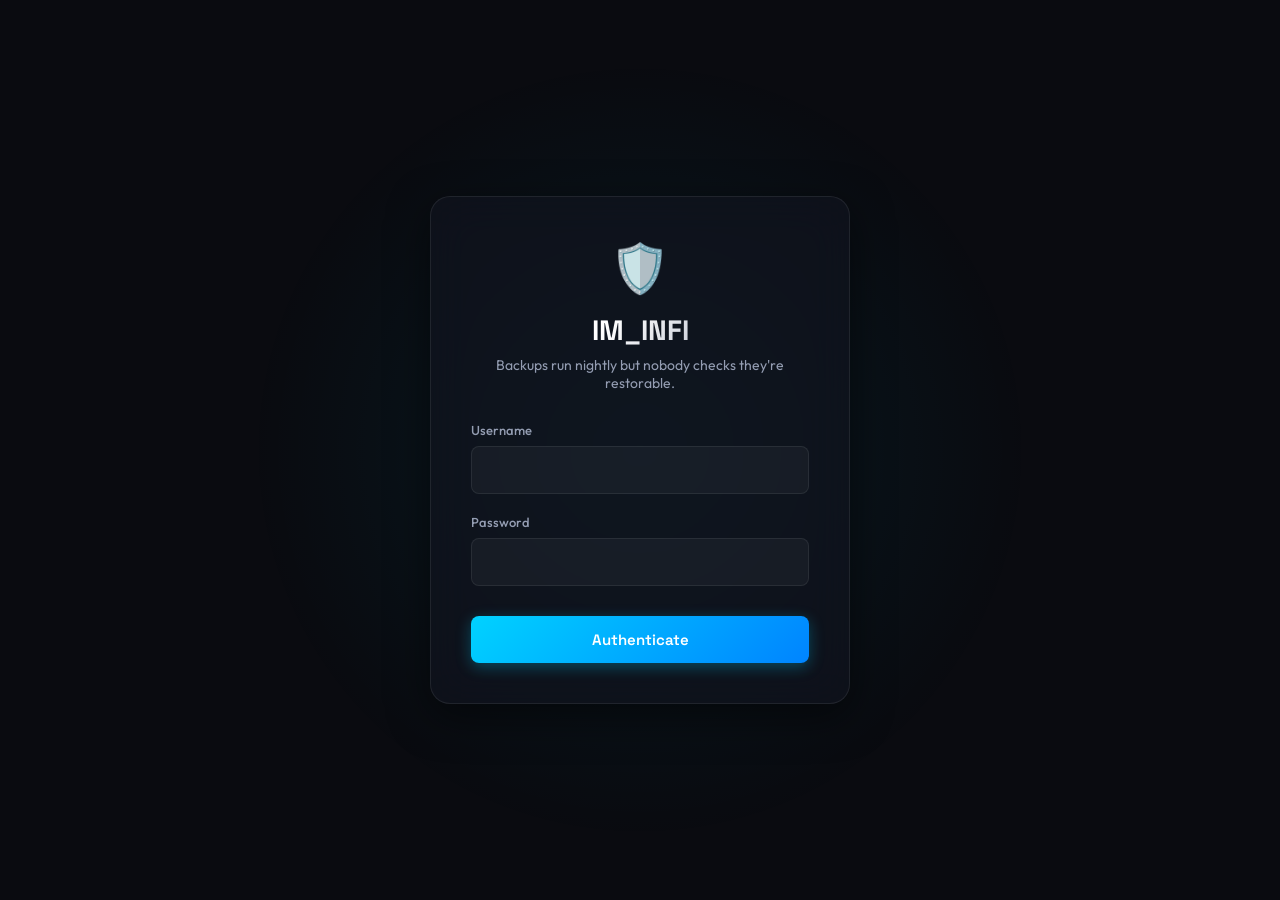
==== commit f548d45a: "Update login screen tagline and implement robust dynamic report regeneration" ====
--- a/index.html
+++ b/index.html
@@ -143,7 +143,7 @@
     <div class="login-card">
         <span class="logo-icon">🛡️</span>
         <h2>IM_INFI</h2>
-        <div class="subtitle">Secure Verification System Sign In</div>
+        <div class="subtitle">Backups run nightly but nobody checks they're restorable.</div>
         <div class="error-message" id="error-box">Invalid username or password.</div>
         <form id="login-form">
             <div class="form-group">
